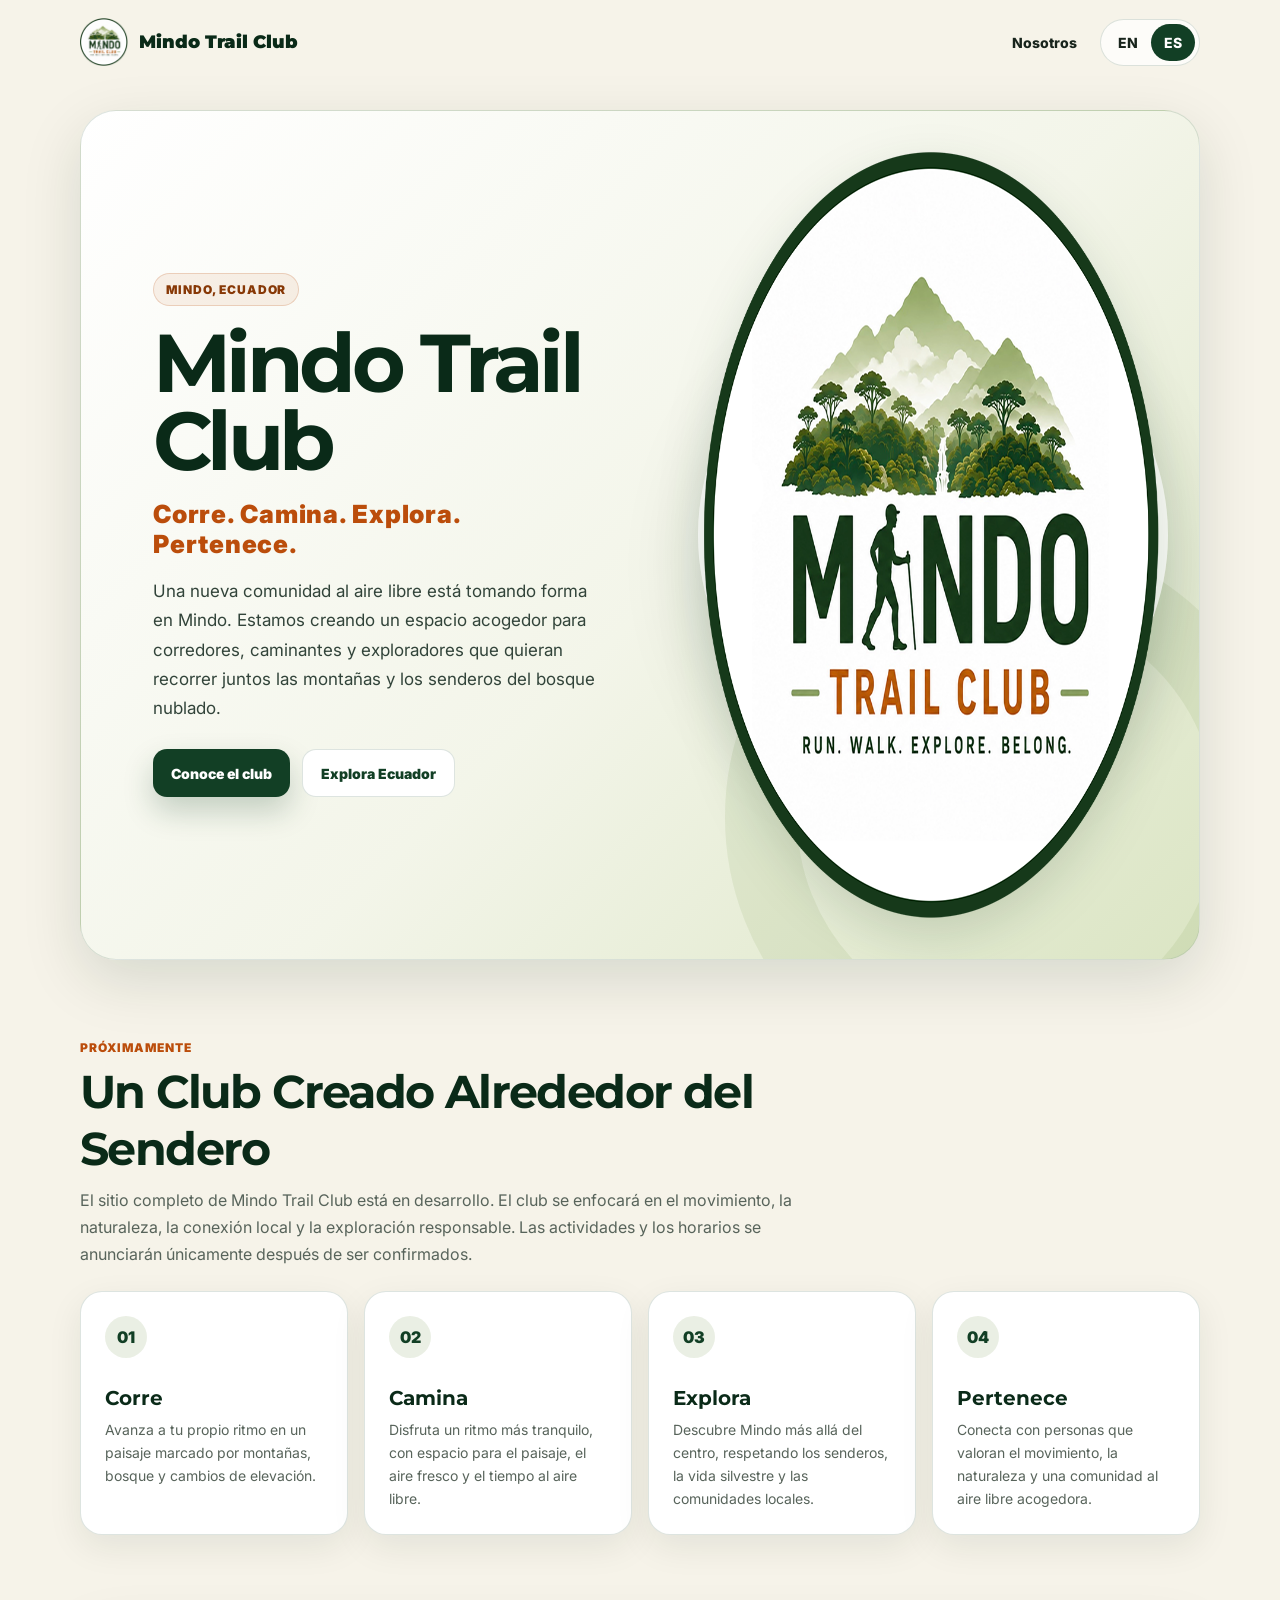
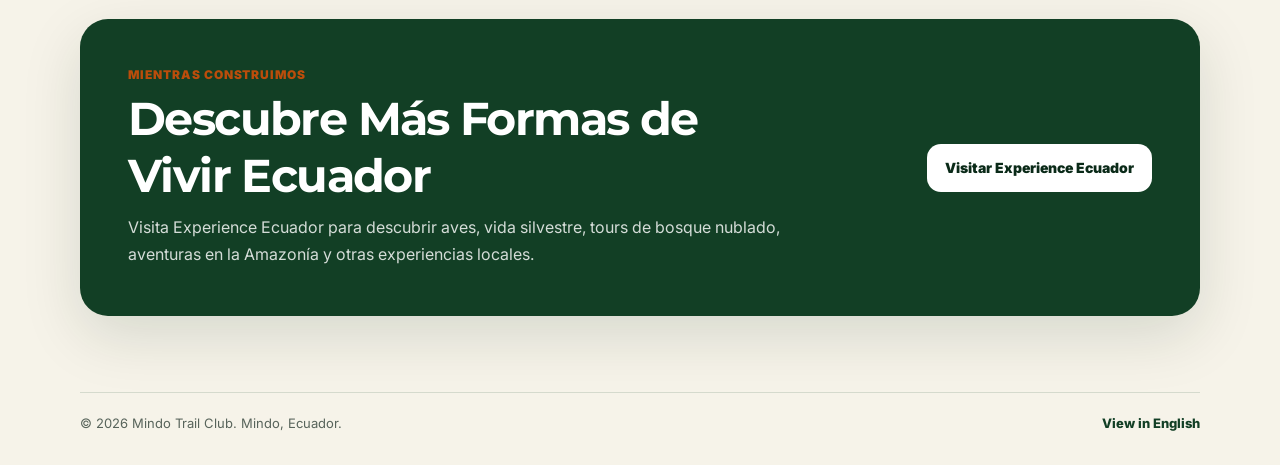
==== es/index.html @ 999850eb "Launch bilingual Mindo Trail Club landing page" ====
<!doctype html>
<html lang="es">
<head>
  <meta charset="utf-8" />
  <meta name="viewport" content="width=device-width,initial-scale=1" />
  <title>Mindo Trail Club | Corre, Camina y Explora Mindo</title>
  <meta name="description" content="Mindo Trail Club es una comunidad al aire libre en crecimiento para correr, caminar y explorar los senderos del bosque nublado de Mindo, Ecuador." />
  <meta name="robots" content="index,follow" />
  <link rel="canonical" href="https://mindotrailclub.com/es/" />
  <link rel="alternate" hreflang="en" href="https://mindotrailclub.com/" />
  <link rel="alternate" hreflang="es" href="https://mindotrailclub.com/es/" />
  <link rel="alternate" hreflang="x-default" href="https://mindotrailclub.com/" />
  <meta property="og:type" content="website" />
  <meta property="og:site_name" content="Mindo Trail Club" />
  <meta property="og:title" content="Mindo Trail Club | Corre, Camina y Explora Mindo" />
  <meta property="og:description" content="Una comunidad al aire libre en crecimiento para recorrer las montañas y senderos del bosque nublado de Mindo." />
  <meta property="og:url" content="https://mindotrailclub.com/es/" />
  <meta property="og:image" content="https://mindotrailclub.com/assets/images/mindo-trail-club-logo.png" />
  <meta name="twitter:card" content="summary_large_image" />
  <link rel="icon" href="/assets/images/mindo-trail-club-logo.png" type="image/png" />
  <link rel="manifest" href="/site.webmanifest" />
  <meta name="theme-color" content="#123f25" />
  <link rel="preconnect" href="https://fonts.googleapis.com" />
  <link rel="preconnect" href="https://fonts.gstatic.com" crossorigin />
  <link href="https://fonts.googleapis.com/css2?family=Inter:wght@400;600;700;800;900&amp;family=Montserrat:wght@700;800;900&amp;display=swap" rel="stylesheet" />
  <link rel="stylesheet" href="/assets/css/site.css" />
  <script type="application/ld+json">
  {"@context":"https://schema.org","@graph":[{"@type":"Organization","name":"Mindo Trail Club","url":"https://mindotrailclub.com/","logo":"https://mindotrailclub.com/assets/images/mindo-trail-club-logo.png"},{"@type":"WebSite","name":"Mindo Trail Club","url":"https://mindotrailclub.com/","inLanguage":["en","es"]},{"@type":"WebPage","name":"Mindo Trail Club | Corre, Camina y Explora Mindo","url":"https://mindotrailclub.com/es/","description":"Una comunidad al aire libre en crecimiento para correr, caminar y explorar los senderos del bosque nublado de Mindo, Ecuador.","inLanguage":"es"}]}
  </script>
</head>
<body>
  <a class="skipLink" href="#main">Saltar al contenido principal</a>
  <header class="siteHeader"><div class="wrap headerInner">
    <a class="brand" href="/es/" aria-label="Inicio de Mindo Trail Club"><img src="/assets/images/mindo-trail-club-logo.png" alt="" width="780" height="780" /><span>Mindo Trail Club</span></a>
    <nav class="nav" aria-label="Navegación principal">
      <a href="#about">Nosotros</a>
      <div class="languageSwitch" aria-label="Selector de idioma"><a href="/" lang="en">EN</a><a href="/es/" lang="es" aria-current="page">ES</a></div>
    </nav>
  </div></header>
  <main id="main">
    <section class="hero"><div class="wrap"><div class="heroShell">
      <div class="heroCopy">
        <div class="eyebrow">Mindo, Ecuador</div>
        <h1>Mindo Trail Club</h1>
        <p class="tagline">Corre. Camina. Explora. Pertenece.</p>
        <p class="heroLead">Una nueva comunidad al aire libre está tomando forma en Mindo. Estamos creando un espacio acogedor para corredores, caminantes y exploradores que quieran recorrer juntos las montañas y los senderos del bosque nublado.</p>
        <div class="heroActions">
          <a class="btn btnPrimary" href="#about" data-analytics-event="cta_click" data-analytics-label="Conoce el club" data-analytics-location="hero">Conoce el club</a>
          <a class="btn btnGhost" href="https://experienceecuador.com/es/explora/?ref=mindo_trail_club" data-analytics-event="outbound_partner_click" data-analytics-label="Explora Ecuador" data-analytics-location="hero">Explora Ecuador</a>
        </div>
      </div>
      <div class="heroMedia"><img src="/assets/images/mindo-trail-club-logo.png" alt="Mindo Trail Club — Corre, Camina, Explora, Pertenece" width="780" height="780" /></div>
    </div></div></section>
    <section class="section" id="about"><div class="wrap">
      <div class="sectionHead"><div class="sectionKicker">Próximamente</div><h2>Un Club Creado Alrededor del Sendero</h2><p class="sectionIntro">El sitio completo de Mindo Trail Club está en desarrollo. El club se enfocará en el movimiento, la naturaleza, la conexión local y la exploración responsable. Las actividades y los horarios se anunciarán únicamente después de ser confirmados.</p></div>
      <div class="valueGrid">
        <article class="valueCard"><span class="valueNumber">01</span><div><h3>Corre</h3><p>Avanza a tu propio ritmo en un paisaje marcado por montañas, bosque y cambios de elevación.</p></div></article>
        <article class="valueCard"><span class="valueNumber">02</span><div><h3>Camina</h3><p>Disfruta un ritmo más tranquilo, con espacio para el paisaje, el aire fresco y el tiempo al aire libre.</p></div></article>
        <article class="valueCard"><span class="valueNumber">03</span><div><h3>Explora</h3><p>Descubre Mindo más allá del centro, respetando los senderos, la vida silvestre y las comunidades locales.</p></div></article>
        <article class="valueCard"><span class="valueNumber">04</span><div><h3>Pertenece</h3><p>Conecta con personas que valoran el movimiento, la naturaleza y una comunidad al aire libre acogedora.</p></div></article>
      </div>
    </div></section>
    <section class="section"><div class="wrap"><div class="launchBand">
      <div><div class="sectionKicker">Mientras construimos</div><h2>Descubre Más Formas de Vivir Ecuador</h2><p>Visita Experience Ecuador para descubrir aves, vida silvestre, tours de bosque nublado, aventuras en la Amazonía y otras experiencias locales.</p></div>
      <a class="btn" href="https://experienceecuador.com/es/explora/?ref=mindo_trail_club" data-analytics-event="outbound_partner_click" data-analytics-label="Visitar Experience Ecuador" data-analytics-location="closing_cta">Visitar Experience Ecuador</a>
    </div></div></section>
  </main>
  <footer class="siteFooter"><div class="wrap footerInner"><span>© 2026 Mindo Trail Club. Mindo, Ecuador.</span><a href="/" lang="en">View in English</a></div></footer>
  <script src="/assets/js/site.js" defer></script>
</body>
</html>
---- assets/css/site.css ----
:root{
  --forest:#123f25;
  --forest-deep:#0a2a18;
  --leaf:#6e8f45;
  --moss:#a9bf78;
  --trail:#bb4d0b;
  --cream:#f6f3e9;
  --white:#ffffff;
  --ink:#18241c;
  --muted:#58645b;
  --line:rgba(18,63,37,.14);
  --shadow:0 20px 60px rgba(10,42,24,.13);
  --radius:28px;
  --max:1120px;
}

*{box-sizing:border-box}
html{scroll-behavior:smooth}
body{margin:0;background:var(--cream);color:var(--ink);font-family:Inter,system-ui,-apple-system,BlinkMacSystemFont,"Segoe UI",sans-serif}
a{color:inherit;text-decoration:none}
img{display:block;max-width:100%}
.wrap{width:min(calc(100% - 36px),var(--max));margin-inline:auto}
.skipLink{position:absolute;left:12px;top:-60px;z-index:100;padding:10px 14px;background:var(--white);border-radius:10px}.skipLink:focus{top:12px}

.siteHeader{position:relative;z-index:10;padding:18px 0}
.headerInner{display:flex;align-items:center;justify-content:space-between;gap:18px}
.brand{display:flex;align-items:center;gap:11px;color:var(--forest-deep);font-weight:900}
.brand img{width:48px;height:48px;object-fit:contain}
.brand span{font-family:Montserrat,Inter,sans-serif;font-size:18px}
.nav{display:flex;align-items:center;gap:10px}
.nav a{padding:10px 13px;border-radius:999px;font-size:14px;font-weight:800}
.nav a:hover,.nav a:focus-visible{background:var(--white);outline:2px solid var(--moss);outline-offset:2px}
.languageSwitch{display:flex;padding:4px;background:rgba(255,255,255,.72);border:1px solid var(--line);border-radius:999px}
.languageSwitch a[aria-current="page"]{background:var(--forest);color:var(--white)}

.hero{padding:26px 0 38px}
.heroShell{position:relative;overflow:hidden;display:grid;grid-template-columns:1.05fr .95fr;min-height:610px;background:linear-gradient(135deg,#fff 0%,#f3f5e9 54%,#dbe5c4 100%);border:1px solid var(--line);border-radius:36px;box-shadow:var(--shadow)}
.heroShell::before{content:"";position:absolute;inset:auto -90px -140px auto;width:420px;aspect-ratio:1;border:72px solid rgba(110,143,69,.11);border-radius:50%}
.heroCopy{position:relative;z-index:1;display:flex;flex-direction:column;justify-content:center;padding:clamp(34px,6vw,72px)}
.eyebrow{display:inline-flex;width:max-content;margin-bottom:18px;padding:8px 12px;border:1px solid rgba(187,77,11,.2);border-radius:999px;background:rgba(187,77,11,.08);color:#873806;font-size:12px;font-weight:900;letter-spacing:.08em;text-transform:uppercase}
h1,h2,h3{font-family:Montserrat,Inter,sans-serif}
h1{max-width:10ch;margin:0 0 18px;color:var(--forest-deep);font-size:clamp(50px,7vw,82px);line-height:.96;letter-spacing:-.055em}
.tagline{margin:0 0 18px;color:var(--trail);font-size:clamp(18px,2.4vw,25px);font-weight:900;letter-spacing:.03em}
.heroLead{max-width:610px;margin:0;color:#32443a;font-size:17px;line-height:1.72}
.heroActions{display:flex;flex-wrap:wrap;gap:12px;margin-top:26px}
.btn{display:inline-flex;align-items:center;justify-content:center;min-height:48px;padding:12px 18px;border-radius:14px;font-size:14px;font-weight:900;transition:transform .16s ease,box-shadow .16s ease}
.btn:hover,.btn:focus-visible{transform:translateY(-2px);outline:3px solid rgba(169,191,120,.5);outline-offset:2px}
.btnPrimary{background:var(--forest);color:var(--white);box-shadow:0 14px 30px rgba(18,63,37,.22)}
.btnGhost{background:var(--white);color:var(--forest);border:1px solid var(--line)}
.heroMedia{position:relative;z-index:1;display:grid;place-items:center;padding:34px}
.heroMedia::before{content:"";position:absolute;width:min(92%,470px);aspect-ratio:1;border-radius:50%;background:rgba(255,255,255,.78);box-shadow:0 30px 80px rgba(10,42,24,.14)}
.heroMedia img{position:relative;width:min(100%,500px);filter:drop-shadow(0 18px 24px rgba(10,42,24,.14))}

.section{padding:42px 0}
.sectionHead{max-width:760px;margin-bottom:22px}
.sectionKicker{margin-bottom:8px;color:var(--trail);font-size:12px;font-weight:900;letter-spacing:.08em;text-transform:uppercase}
.section h2{margin:0 0 10px;color:var(--forest-deep);font-size:clamp(30px,4vw,46px);letter-spacing:-.035em}
.sectionIntro{margin:0;color:var(--muted);font-size:16px;line-height:1.7}
.valueGrid{display:grid;grid-template-columns:repeat(4,1fr);gap:16px}
.valueCard{padding:24px;background:var(--white);border:1px solid var(--line);border-radius:22px;box-shadow:0 12px 35px rgba(10,42,24,.08)}
.valueNumber{display:grid;width:42px;height:42px;margin-bottom:28px;place-items:center;border-radius:50%;background:rgba(110,143,69,.14);color:var(--forest);font-weight:900}
.valueCard h3{margin:0 0 8px;color:var(--forest-deep);font-size:20px}
.valueCard p{margin:0;color:var(--muted);font-size:14px;line-height:1.65}
.launchBand{display:flex;align-items:center;justify-content:space-between;gap:24px;padding:clamp(28px,5vw,48px);background:var(--forest);color:var(--white);border-radius:var(--radius);box-shadow:var(--shadow)}
.launchBand h2{color:var(--white);max-width:19ch}
.launchBand p{max-width:670px;margin:0;color:rgba(255,255,255,.82);line-height:1.7}
.launchBand .btn{flex:0 0 auto;background:var(--white);color:var(--forest-deep)}
.siteFooter{padding:34px 0;color:var(--muted);font-size:13px}
.footerInner{display:flex;align-items:center;justify-content:space-between;gap:20px;padding-top:22px;border-top:1px solid var(--line)}
.footerInner a{color:var(--forest);font-weight:800}

@media (max-width:850px){
  .heroShell{grid-template-columns:1fr;min-height:auto}
  .heroCopy{text-align:center;align-items:center;padding-bottom:26px}
  .heroLead{max-width:640px}
  .heroMedia{padding-top:0}
  .heroMedia img{width:min(78vw,430px)}
  .valueGrid{grid-template-columns:repeat(2,1fr)}
  .launchBand{align-items:flex-start;flex-direction:column}
}

@media (max-width:560px){
  .siteHeader{padding:12px 0}
  .brand span{display:none}
  .brand img{width:42px;height:42px}
  .nav{gap:5px}
  .nav>a:not(.languageSwitch a){display:none}
  .hero{padding-top:12px}
  .heroShell{border-radius:26px}
  .heroCopy{padding:34px 22px 24px}
  h1{font-size:clamp(45px,15vw,64px)}
  .heroLead{font-size:15.5px}
  .heroActions{width:100%;flex-direction:column}
  .btn{width:100%}
  .heroMedia{padding:0 20px 30px}
  .valueGrid{grid-template-columns:1fr}
  .valueCard{display:grid;grid-template-columns:48px 1fr;column-gap:14px}
  .valueNumber{grid-row:1/3;margin:0}
  .footerInner{align-items:flex-start;flex-direction:column}
}

@media (prefers-reduced-motion:reduce){html{scroll-behavior:auto}.btn{transition:none}}
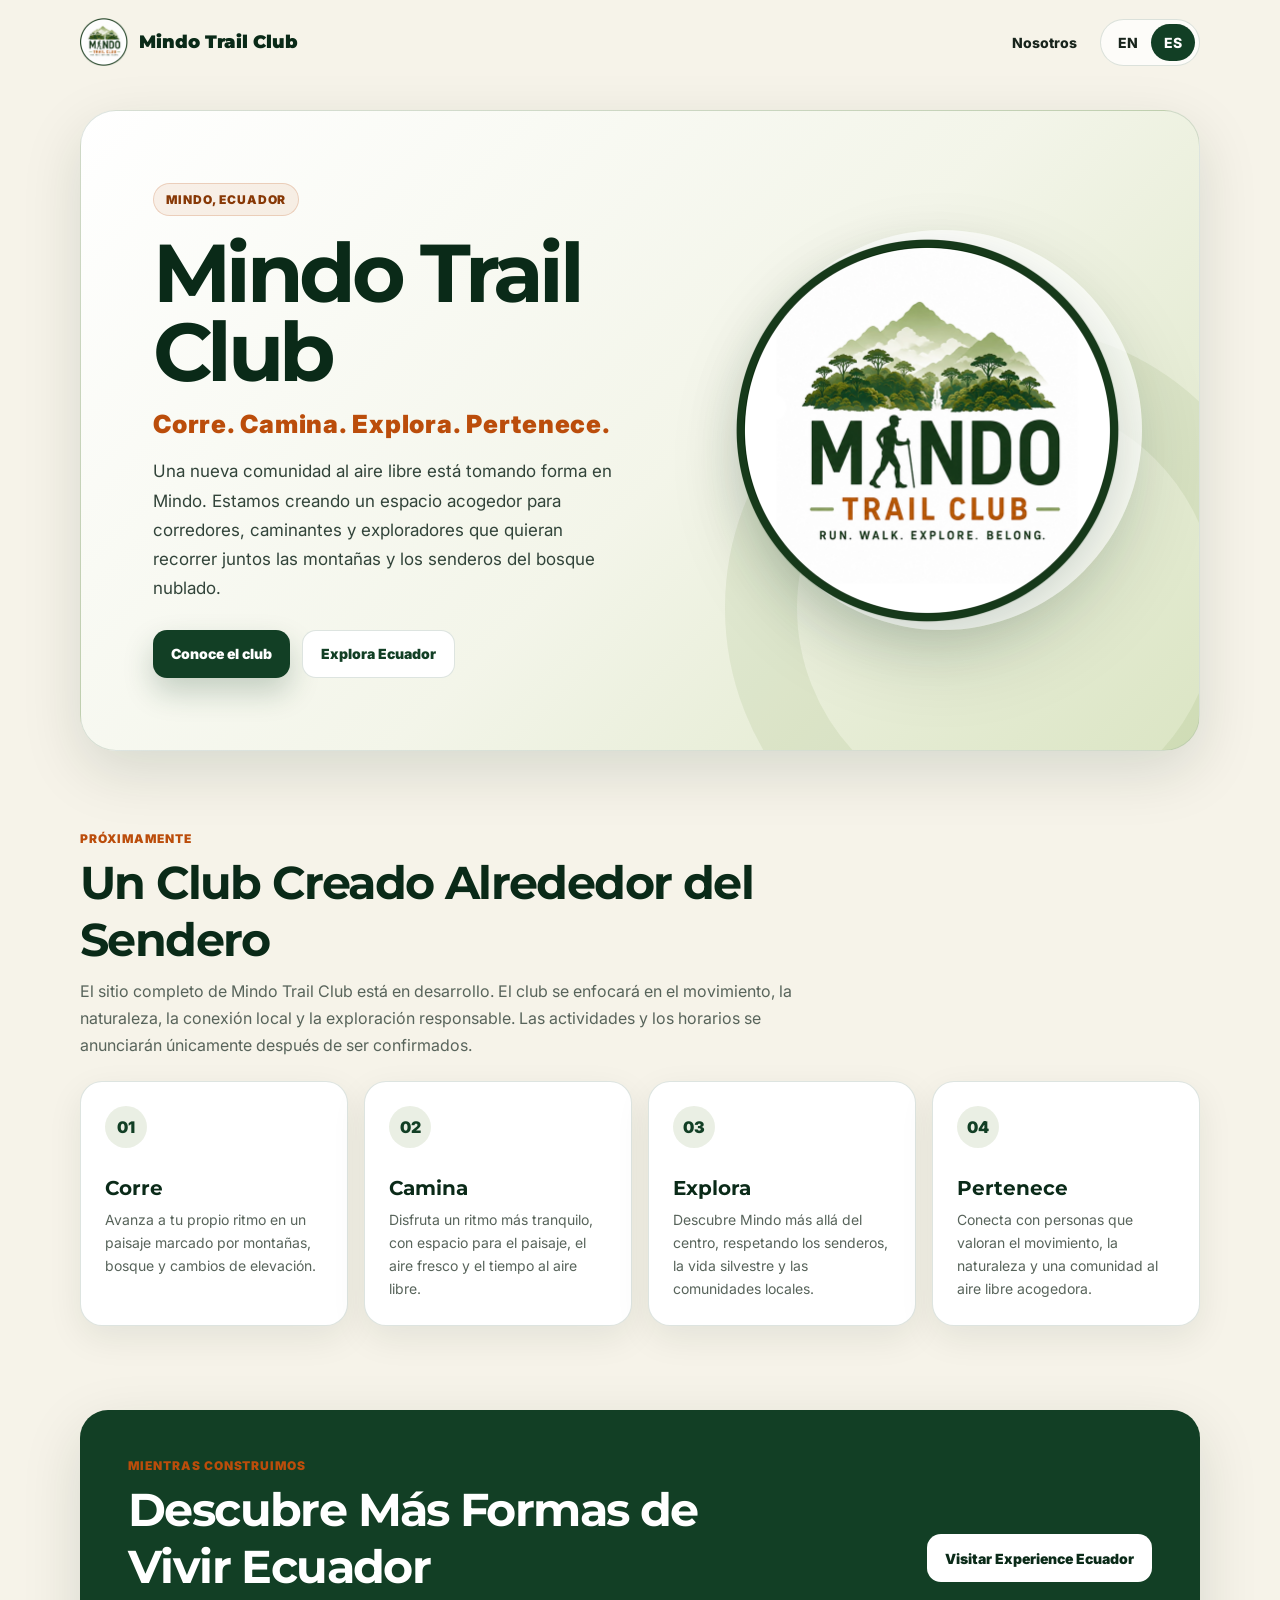
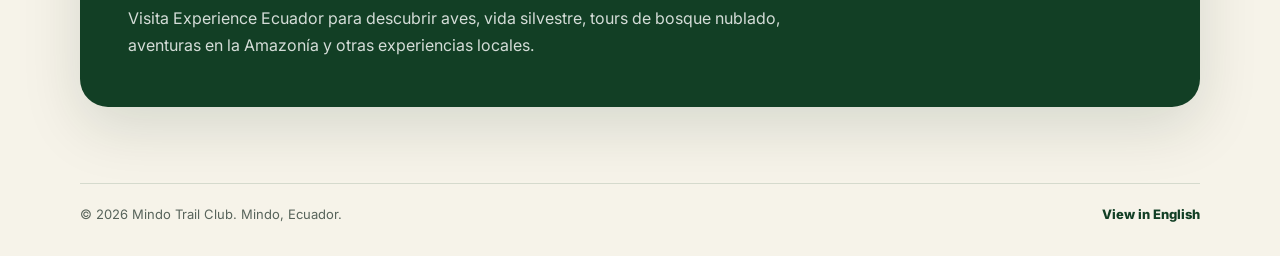
==== commit 21abc154: "Bust cached stylesheet after logo fix" ====
--- a/es/index.html
+++ b/es/index.html
@@ -23,7 +23,7 @@
   <link rel="preconnect" href="https://fonts.googleapis.com" />
   <link rel="preconnect" href="https://fonts.gstatic.com" crossorigin />
   <link href="https://fonts.googleapis.com/css2?family=Inter:wght@400;600;700;800;900&amp;family=Montserrat:wght@700;800;900&amp;display=swap" rel="stylesheet" />
-  <link rel="stylesheet" href="/assets/css/site.css" />
+  <link rel="stylesheet" href="/assets/css/site.css?v=20260922-2" />
   <script type="application/ld+json">
   {"@context":"https://schema.org","@graph":[{"@type":"Organization","name":"Mindo Trail Club","url":"https://mindotrailclub.com/","logo":"https://mindotrailclub.com/assets/images/mindo-trail-club-logo.png"},{"@type":"WebSite","name":"Mindo Trail Club","url":"https://mindotrailclub.com/","inLanguage":["en","es"]},{"@type":"WebPage","name":"Mindo Trail Club | Corre, Camina y Explora Mindo","url":"https://mindotrailclub.com/es/","description":"Una comunidad al aire libre en crecimiento para correr, caminar y explorar los senderos del bosque nublado de Mindo, Ecuador.","inLanguage":"es"}]}
   </script>
--- a/assets/css/site.css
+++ b/assets/css/site.css
@@ -34,7 +34,7 @@
 .languageSwitch a[aria-current="page"]{background:var(--forest);color:var(--white)}
 
 .hero{padding:26px 0 38px}
-.heroShell{position:relative;overflow:hidden;display:grid;grid-template-columns:1.05fr .95fr;min-height:610px;background:linear-gradient(135deg,#fff 0%,#f3f5e9 54%,#dbe5c4 100%);border:1px solid var(--line);border-radius:36px;box-shadow:var(--shadow)}
+.heroShell{position:relative;overflow:hidden;display:grid;grid-template-columns:1.08fr .92fr;min-height:570px;background:linear-gradient(135deg,#fff 0%,#f3f5e9 54%,#dbe5c4 100%);border:1px solid var(--line);border-radius:36px;box-shadow:var(--shadow)}
 .heroShell::before{content:"";position:absolute;inset:auto -90px -140px auto;width:420px;aspect-ratio:1;border:72px solid rgba(110,143,69,.11);border-radius:50%}
 .heroCopy{position:relative;z-index:1;display:flex;flex-direction:column;justify-content:center;padding:clamp(34px,6vw,72px)}
 .eyebrow{display:inline-flex;width:max-content;margin-bottom:18px;padding:8px 12px;border:1px solid rgba(187,77,11,.2);border-radius:999px;background:rgba(187,77,11,.08);color:#873806;font-size:12px;font-weight:900;letter-spacing:.08em;text-transform:uppercase}
@@ -47,9 +47,9 @@
 .btn:hover,.btn:focus-visible{transform:translateY(-2px);outline:3px solid rgba(169,191,120,.5);outline-offset:2px}
 .btnPrimary{background:var(--forest);color:var(--white);box-shadow:0 14px 30px rgba(18,63,37,.22)}
 .btnGhost{background:var(--white);color:var(--forest);border:1px solid var(--line)}
-.heroMedia{position:relative;z-index:1;display:grid;place-items:center;padding:34px}
-.heroMedia::before{content:"";position:absolute;width:min(92%,470px);aspect-ratio:1;border-radius:50%;background:rgba(255,255,255,.78);box-shadow:0 30px 80px rgba(10,42,24,.14)}
-.heroMedia img{position:relative;width:min(100%,500px);filter:drop-shadow(0 18px 24px rgba(10,42,24,.14))}
+.heroMedia{position:relative;z-index:1;display:grid;place-items:center;padding:52px 48px 52px 24px}
+.heroMedia::before{content:"";position:absolute;width:min(82%,400px);aspect-ratio:1;border-radius:50%;background:rgba(255,255,255,.7);box-shadow:0 30px 80px rgba(10,42,24,.12)}
+.heroMedia img{position:relative;width:min(88%,410px);height:auto;aspect-ratio:1;object-fit:contain;filter:drop-shadow(0 18px 24px rgba(10,42,24,.16))}
 
 .section{padding:42px 0}
 .sectionHead{max-width:760px;margin-bottom:22px}
@@ -73,8 +73,9 @@
   .heroShell{grid-template-columns:1fr;min-height:auto}
   .heroCopy{text-align:center;align-items:center;padding-bottom:26px}
   .heroLead{max-width:640px}
-  .heroMedia{padding-top:0}
-  .heroMedia img{width:min(78vw,430px)}
+  .heroMedia{padding:4px 34px 40px}
+  .heroMedia::before{width:min(72vw,370px)}
+  .heroMedia img{width:min(72vw,370px)}
   .valueGrid{grid-template-columns:repeat(2,1fr)}
   .launchBand{align-items:flex-start;flex-direction:column}
 }
@@ -93,6 +94,8 @@
   .heroActions{width:100%;flex-direction:column}
   .btn{width:100%}
   .heroMedia{padding:0 20px 30px}
+  .heroMedia::before{width:min(76vw,310px)}
+  .heroMedia img{width:min(76vw,310px)}
   .valueGrid{grid-template-columns:1fr}
   .valueCard{display:grid;grid-template-columns:48px 1fr;column-gap:14px}
   .valueNumber{grid-row:1/3;margin:0}
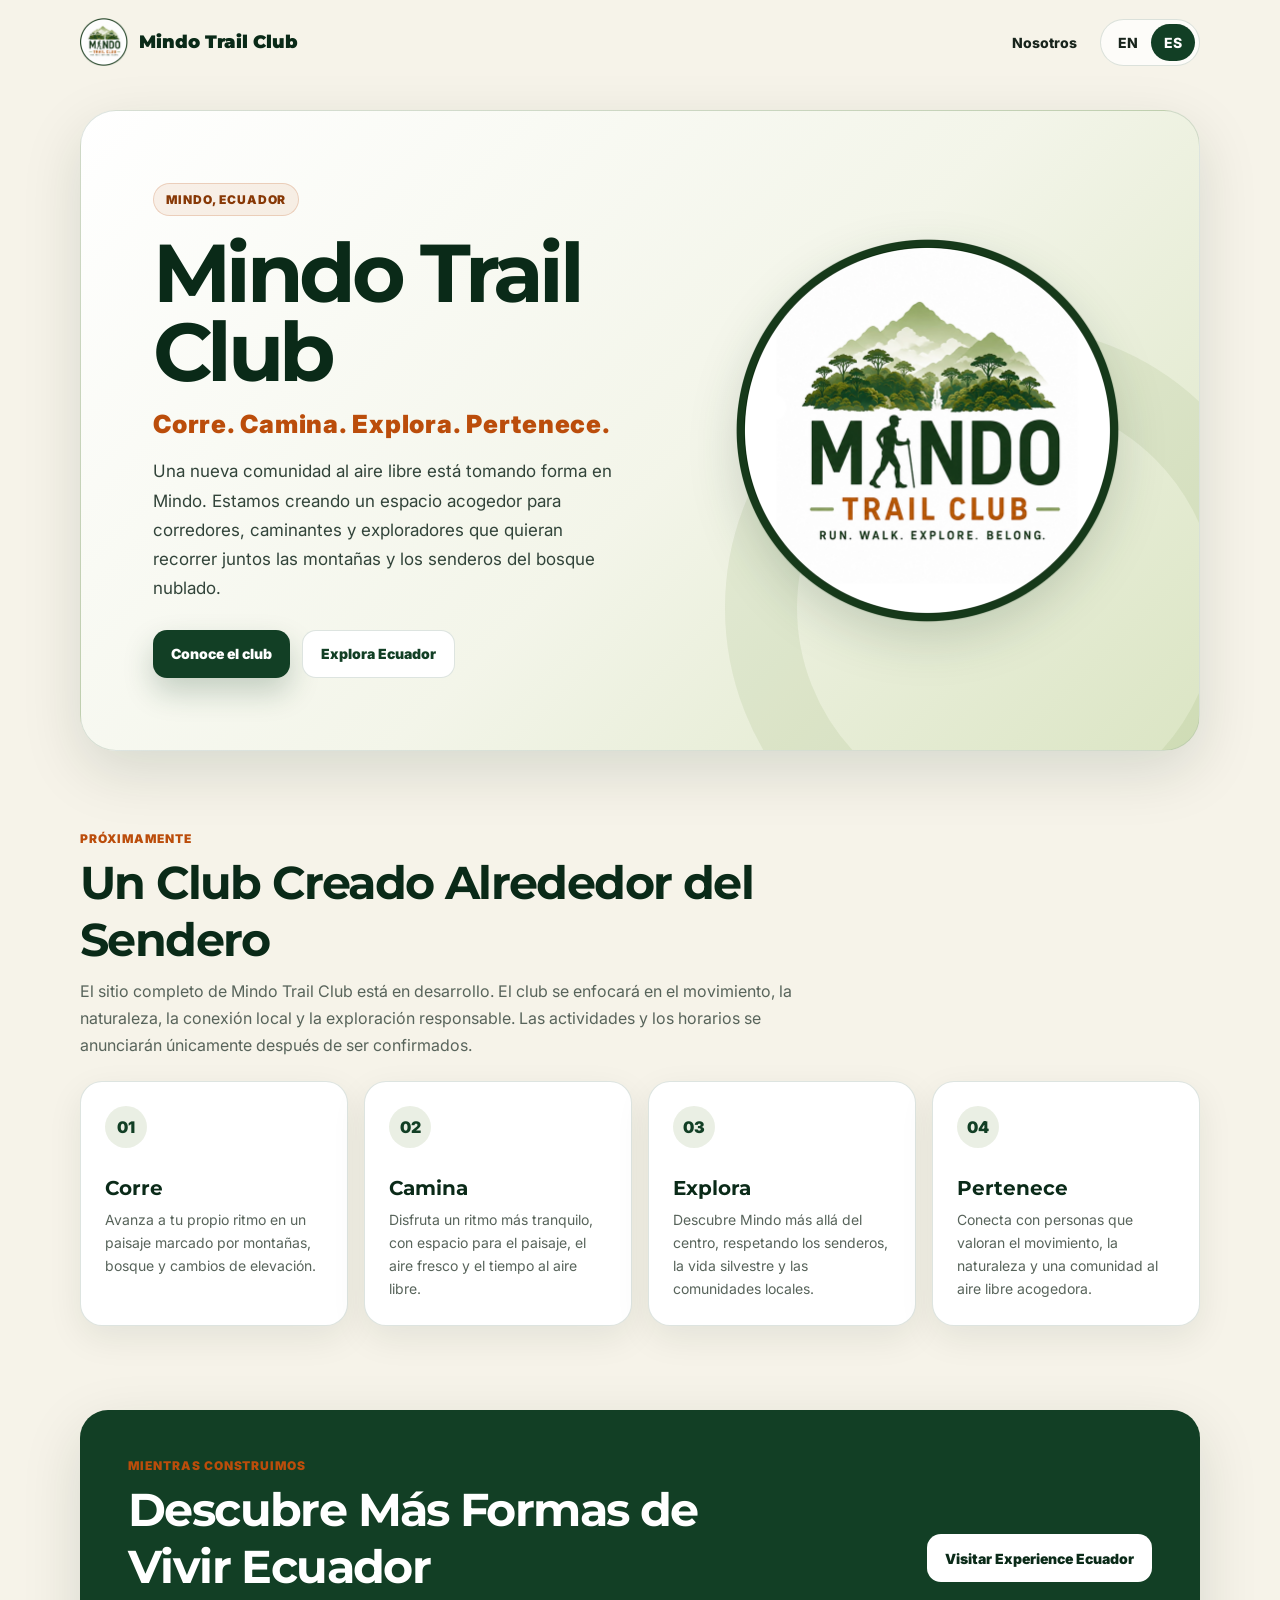
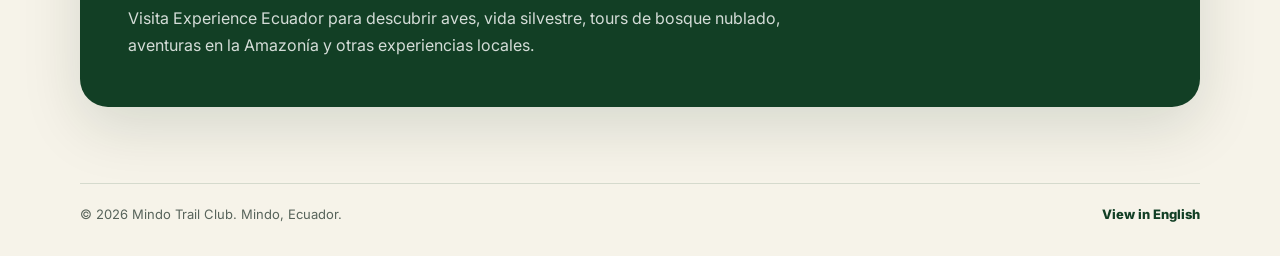
==== commit 2b3dd011: "Remove offset logo backdrop" ====
--- a/es/index.html
+++ b/es/index.html
@@ -23,7 +23,7 @@
   <link rel="preconnect" href="https://fonts.googleapis.com" />
   <link rel="preconnect" href="https://fonts.gstatic.com" crossorigin />
   <link href="https://fonts.googleapis.com/css2?family=Inter:wght@400;600;700;800;900&amp;family=Montserrat:wght@700;800;900&amp;display=swap" rel="stylesheet" />
-  <link rel="stylesheet" href="/assets/css/site.css?v=20260922-2" />
+  <link rel="stylesheet" href="/assets/css/site.css?v=20260922-3" />
   <script type="application/ld+json">
   {"@context":"https://schema.org","@graph":[{"@type":"Organization","name":"Mindo Trail Club","url":"https://mindotrailclub.com/","logo":"https://mindotrailclub.com/assets/images/mindo-trail-club-logo.png"},{"@type":"WebSite","name":"Mindo Trail Club","url":"https://mindotrailclub.com/","inLanguage":["en","es"]},{"@type":"WebPage","name":"Mindo Trail Club | Corre, Camina y Explora Mindo","url":"https://mindotrailclub.com/es/","description":"Una comunidad al aire libre en crecimiento para correr, caminar y explorar los senderos del bosque nublado de Mindo, Ecuador.","inLanguage":"es"}]}
   </script>
--- a/assets/css/site.css
+++ b/assets/css/site.css
@@ -48,7 +48,6 @@
 .btnPrimary{background:var(--forest);color:var(--white);box-shadow:0 14px 30px rgba(18,63,37,.22)}
 .btnGhost{background:var(--white);color:var(--forest);border:1px solid var(--line)}
 .heroMedia{position:relative;z-index:1;display:grid;place-items:center;padding:52px 48px 52px 24px}
-.heroMedia::before{content:"";position:absolute;width:min(82%,400px);aspect-ratio:1;border-radius:50%;background:rgba(255,255,255,.7);box-shadow:0 30px 80px rgba(10,42,24,.12)}
 .heroMedia img{position:relative;width:min(88%,410px);height:auto;aspect-ratio:1;object-fit:contain;filter:drop-shadow(0 18px 24px rgba(10,42,24,.16))}
 
 .section{padding:42px 0}
@@ -74,7 +73,6 @@
   .heroCopy{text-align:center;align-items:center;padding-bottom:26px}
   .heroLead{max-width:640px}
   .heroMedia{padding:4px 34px 40px}
-  .heroMedia::before{width:min(72vw,370px)}
   .heroMedia img{width:min(72vw,370px)}
   .valueGrid{grid-template-columns:repeat(2,1fr)}
   .launchBand{align-items:flex-start;flex-direction:column}
@@ -94,7 +92,6 @@
   .heroActions{width:100%;flex-direction:column}
   .btn{width:100%}
   .heroMedia{padding:0 20px 30px}
-  .heroMedia::before{width:min(76vw,310px)}
   .heroMedia img{width:min(76vw,310px)}
   .valueGrid{grid-template-columns:1fr}
   .valueCard{display:grid;grid-template-columns:48px 1fr;column-gap:14px}
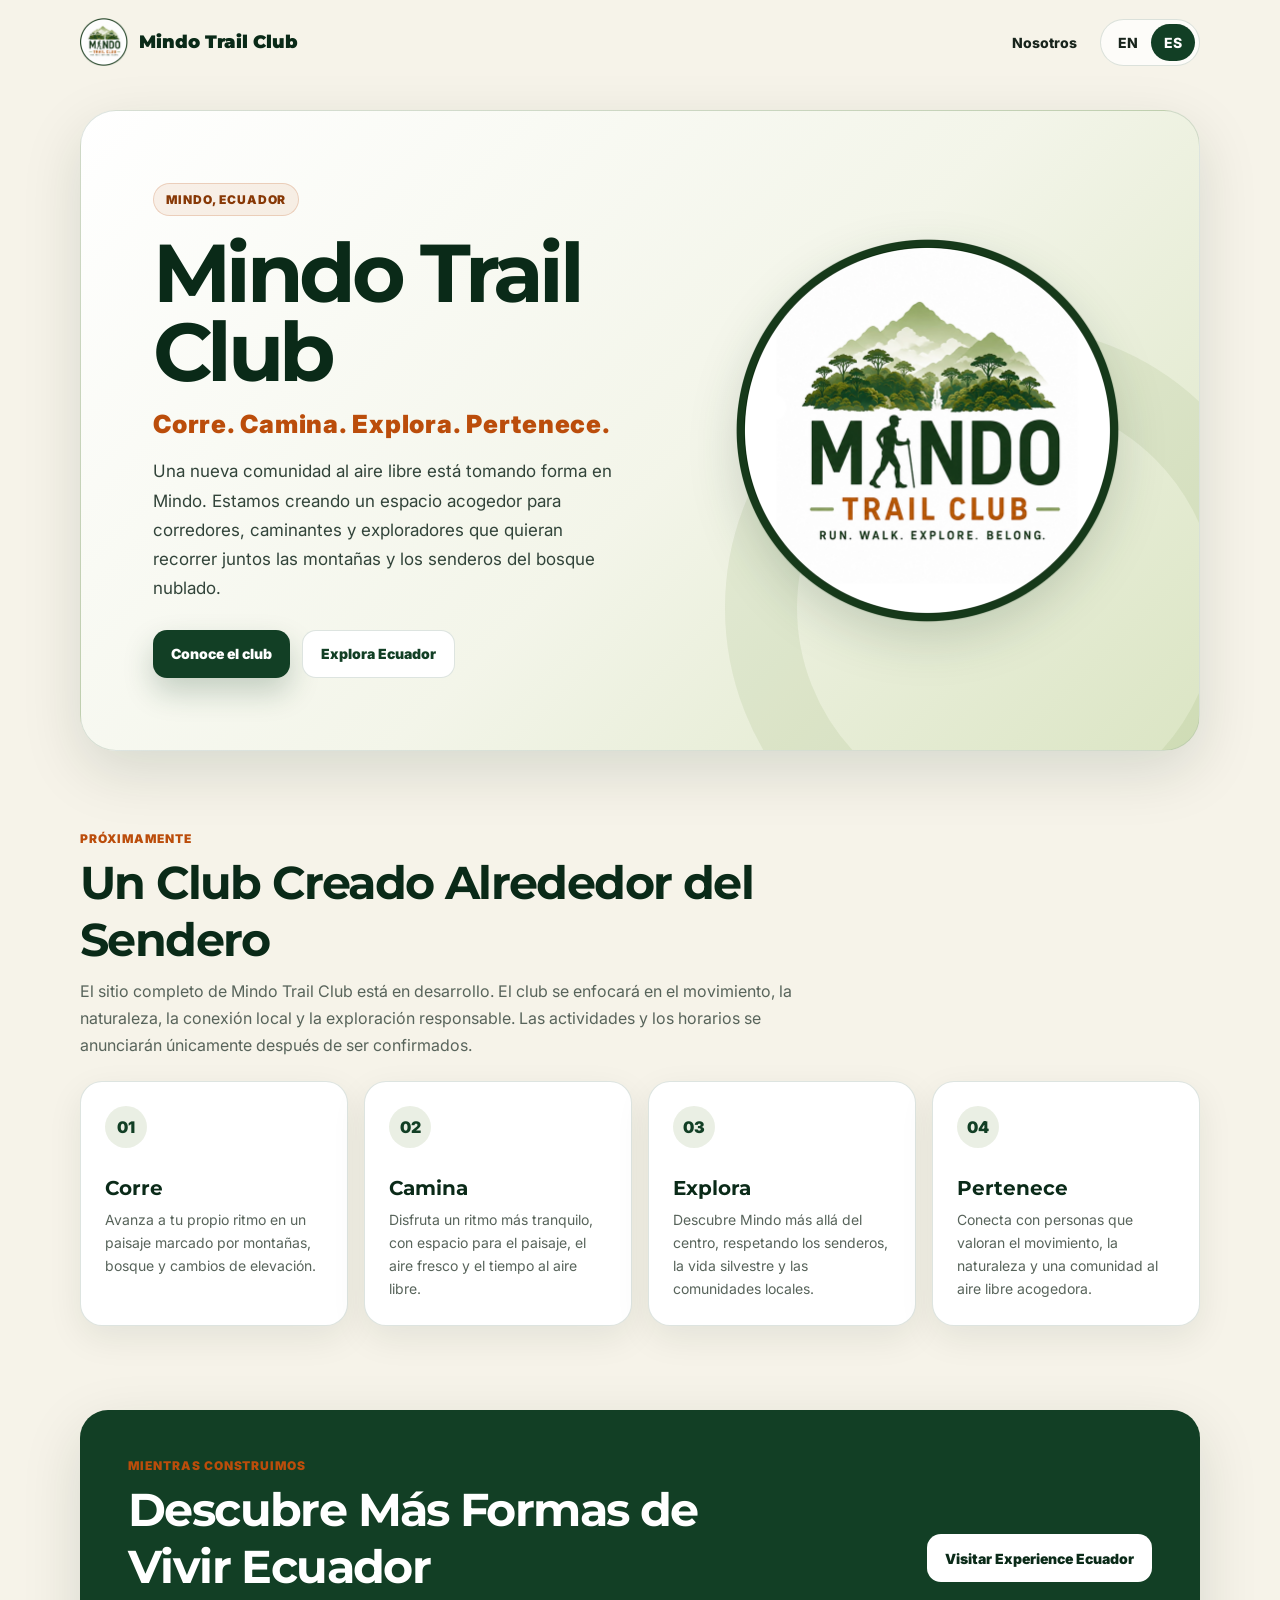
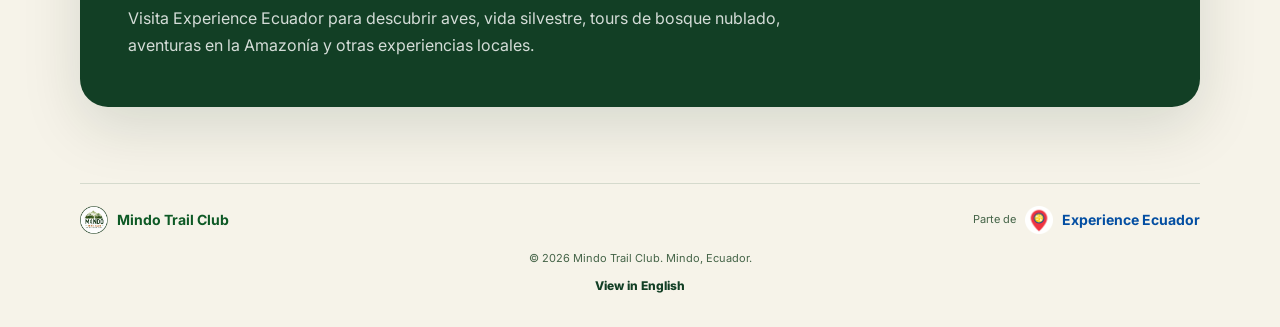
==== commit 0234010f: "Add bilingual Experience Ecuador footer endorsement" ====
--- a/es/index.html
+++ b/es/index.html
@@ -27,6 +27,7 @@
   <script type="application/ld+json">
   {"@context":"https://schema.org","@graph":[{"@type":"Organization","name":"Mindo Trail Club","url":"https://mindotrailclub.com/","logo":"https://mindotrailclub.com/assets/images/mindo-trail-club-logo.png"},{"@type":"WebSite","name":"Mindo Trail Club","url":"https://mindotrailclub.com/","inLanguage":["en","es"]},{"@type":"WebPage","name":"Mindo Trail Club | Corre, Camina y Explora Mindo","url":"https://mindotrailclub.com/es/","description":"Una comunidad al aire libre en crecimiento para correr, caminar y explorar los senderos del bosque nublado de Mindo, Ecuador.","inLanguage":"es"}]}
   </script>
+  <link rel="stylesheet" href="/assets/css/footer-family-20261104.css">
 </head>
 <body>
   <a class="skipLink" href="#main">Saltar al contenido principal</a>
@@ -65,7 +66,7 @@
       <a class="btn" href="https://experienceecuador.com/es/explora/?ref=mindo_trail_club" data-analytics-event="outbound_partner_click" data-analytics-label="Visitar Experience Ecuador" data-analytics-location="closing_cta">Visitar Experience Ecuador</a>
     </div></div></section>
   </main>
-  <footer class="siteFooter"><div class="wrap footerInner"><span>© 2026 Mindo Trail Club. Mindo, Ecuador.</span><a href="/" lang="en">View in English</a></div></footer>
+  <footer class="siteFooter"><div class="wrap footerInner eeTrailFooter"><div class="eeFamilyRow"><a class="eeLocalBrand" href="/es/"><img src="/assets/images/mindo-trail-club-logo.png" width="28" height="28" alt=""><span>Mindo Trail Club</span></a><a class="eeParent" href="https://experienceecuador.com/" target="_blank" rel="noopener noreferrer" data-analytics-location="footer_experience_ecuador"><span class="eePart">Parte de</span><img src="/assets/images/experience-ecuador-pin.png" width="28" height="28" alt=""><span class="eeParentName">Experience Ecuador</span></a></div><p class="eeFamilyLegal">© 2026 Mindo Trail Club. Mindo, Ecuador.</p><a class="eeLanguage" href="/" lang="en">View in English</a></div></footer>
   <script src="/assets/js/site.js" defer></script>
 </body>
 </html>
--- a/assets/css/footer-family-20261104.css
+++ b/assets/css/footer-family-20261104.css
@@ -0,0 +1,13 @@
+.eeFamilyRow{display:flex;align-items:center;justify-content:space-between;gap:24px;width:100%;box-sizing:border-box}
+.eeFamilyRow .eeLocalBrand,.eeFamilyRow .eeParent{display:flex;align-items:center;gap:9px;text-decoration:none;font-family:Inter,Arial,sans-serif;font-size:14px;font-weight:700;line-height:1.4;color:#0d5925}
+.eeFamilyRow img{display:block;width:28px;height:28px;object-fit:contain;flex-shrink:0}
+.eeFamilyRow .eePart{font-size:11px;font-weight:400;color:#456448;white-space:nowrap}
+.eeFamilyRow .eeParentName{font-size:14px;font-weight:700;color:#034EA2;white-space:nowrap}
+.eeFamilyRow a:hover{text-decoration:underline;text-underline-offset:4px}
+.eeFamilyRow a:focus-visible{outline:3px solid #034EA2;outline-offset:4px}
+.eeFamilyLegal{text-align:center;font-size:11px;line-height:1.5;margin:16px 0 0;color:#456448}
+.tcfr-footerMeta .eeFamilyRow{margin-bottom:16px}
+.tcfr-footerMeta .tcfr-footerLegal{font-size:11px}
+.siteFooter .footerInner.eeTrailFooter{display:block}
+.eeTrailFooter .eeLanguage{display:block;text-align:center;margin-top:12px;font-size:12px}
+@media(max-width:600px){.eeFamilyRow{flex-direction:column;gap:16px;justify-content:center}.eeFamilyRow .eeLocalBrand{max-width:100%}.eeFamilyRow .eeLocalBrand span{overflow-wrap:anywhere}.eeFamilyRow .eeParent{gap:8px}}
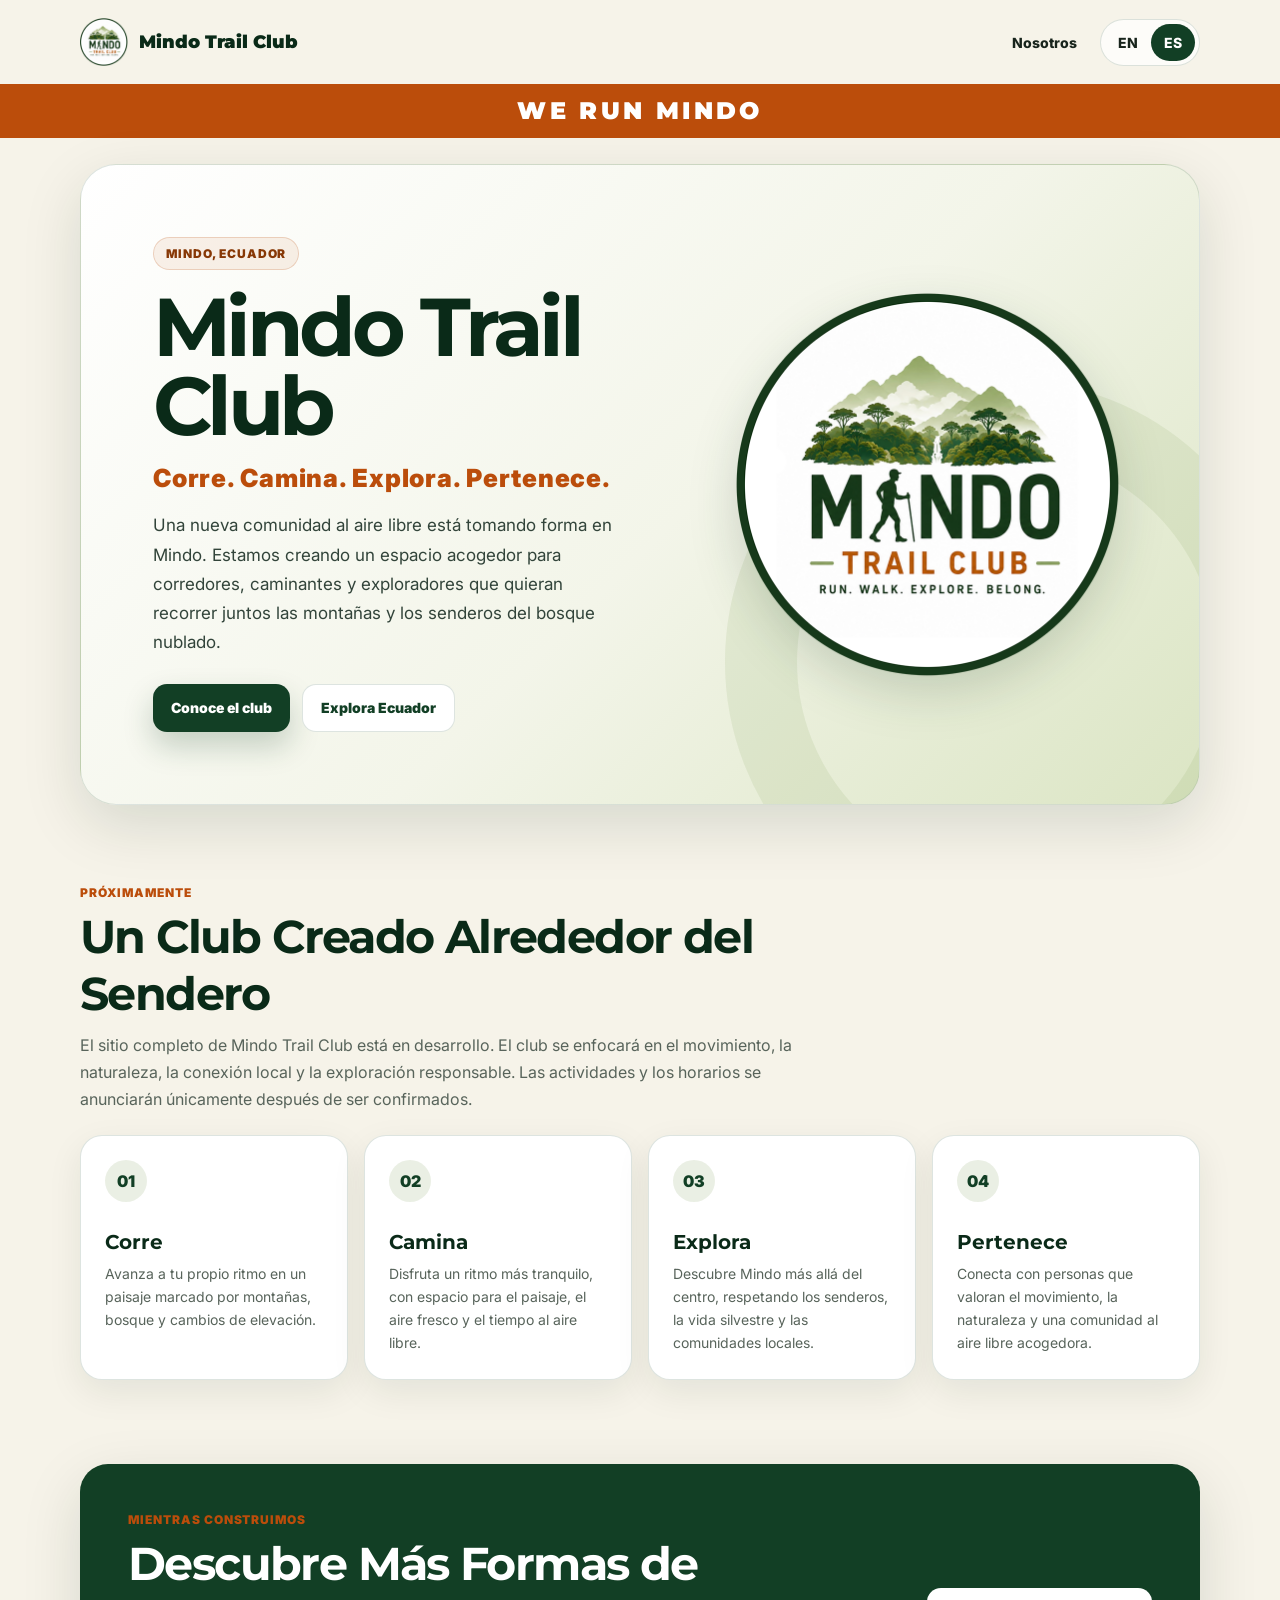
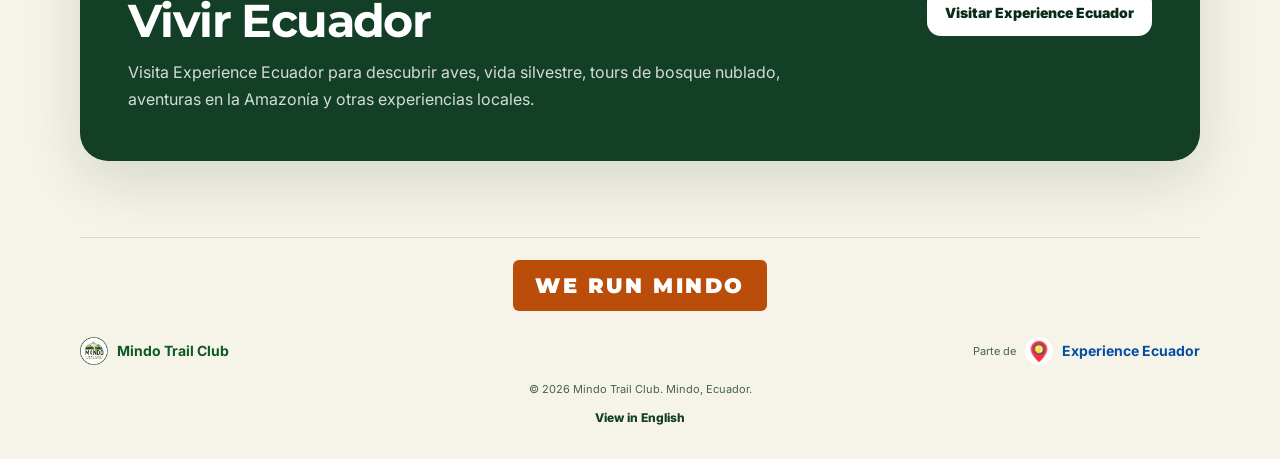
==== commit d4443977: "Add WE RUN MINDO slogan to header band and footer" ====
--- a/es/index.html
+++ b/es/index.html
@@ -23,7 +23,7 @@
   <link rel="preconnect" href="https://fonts.googleapis.com" />
   <link rel="preconnect" href="https://fonts.gstatic.com" crossorigin />
   <link href="https://fonts.googleapis.com/css2?family=Inter:wght@400;600;700;800;900&amp;family=Montserrat:wght@700;800;900&amp;display=swap" rel="stylesheet" />
-  <link rel="stylesheet" href="/assets/css/site.css?v=20260922-3" />
+  <link rel="stylesheet" href="/assets/css/site.css?v=20261106-1" />
   <script type="application/ld+json">
   {"@context":"https://schema.org","@graph":[{"@type":"Organization","name":"Mindo Trail Club","url":"https://mindotrailclub.com/","logo":"https://mindotrailclub.com/assets/images/mindo-trail-club-logo.png"},{"@type":"WebSite","name":"Mindo Trail Club","url":"https://mindotrailclub.com/","inLanguage":["en","es"]},{"@type":"WebPage","name":"Mindo Trail Club | Corre, Camina y Explora Mindo","url":"https://mindotrailclub.com/es/","description":"Una comunidad al aire libre en crecimiento para correr, caminar y explorar los senderos del bosque nublado de Mindo, Ecuador.","inLanguage":"es"}]}
   </script>
@@ -38,6 +38,7 @@
       <div class="languageSwitch" aria-label="Selector de idioma"><a href="/" lang="en">EN</a><a href="/es/" lang="es" aria-current="page">ES</a></div>
     </nav>
   </div></header>
+  <div class="clubSloganBand"><p class="wrap" lang="en">WE RUN MINDO</p></div>
   <main id="main">
     <section class="hero"><div class="wrap"><div class="heroShell">
       <div class="heroCopy">
@@ -66,7 +67,7 @@
       <a class="btn" href="https://experienceecuador.com/es/explora/?ref=mindo_trail_club" data-analytics-event="outbound_partner_click" data-analytics-label="Visitar Experience Ecuador" data-analytics-location="closing_cta">Visitar Experience Ecuador</a>
     </div></div></section>
   </main>
-  <footer class="siteFooter"><div class="wrap footerInner eeTrailFooter"><div class="eeFamilyRow"><a class="eeLocalBrand" href="/es/"><img src="/assets/images/mindo-trail-club-logo.png" width="28" height="28" alt=""><span>Mindo Trail Club</span></a><a class="eeParent" href="https://experienceecuador.com/" target="_blank" rel="noopener noreferrer" data-analytics-location="footer_experience_ecuador"><span class="eePart">Parte de</span><img src="/assets/images/experience-ecuador-pin.png" width="28" height="28" alt=""><span class="eeParentName">Experience Ecuador</span></a></div><p class="eeFamilyLegal">© 2026 Mindo Trail Club. Mindo, Ecuador.</p><a class="eeLanguage" href="/" lang="en">View in English</a></div></footer>
+  <footer class="siteFooter"><div class="wrap footerInner eeTrailFooter"><p class="clubSloganFooter" lang="en">WE RUN MINDO</p><div class="eeFamilyRow"><a class="eeLocalBrand" href="/es/"><img src="/assets/images/mindo-trail-club-logo.png" width="28" height="28" alt=""><span>Mindo Trail Club</span></a><a class="eeParent" href="https://experienceecuador.com/" target="_blank" rel="noopener noreferrer" data-analytics-location="footer_experience_ecuador"><span class="eePart">Parte de</span><img src="/assets/images/experience-ecuador-pin.png" width="28" height="28" alt=""><span class="eeParentName">Experience Ecuador</span></a></div><p class="eeFamilyLegal">© 2026 Mindo Trail Club. Mindo, Ecuador.</p><a class="eeLanguage" href="/" lang="en">View in English</a></div></footer>
   <script src="/assets/js/site.js" defer></script>
 </body>
 </html>
--- a/assets/css/site.css
+++ b/assets/css/site.css
@@ -100,3 +100,8 @@
 }
 
 @media (prefers-reduced-motion:reduce){html{scroll-behavior:auto}.btn{transition:none}}
+
+/* Shared club slogan: the trail orange is part of the existing brand palette. */
+.clubSloganBand{background:var(--trail);color:var(--white)}
+.clubSloganBand p{margin-block:0;padding-block:12px;text-align:center;font-family:Montserrat,Inter,sans-serif;font-size:clamp(18px,3vw,24px);font-weight:900;line-height:1.25;letter-spacing:.14em}
+.clubSloganFooter{width:fit-content;max-width:100%;margin:0 auto 26px;padding:12px 22px;border-radius:6px;background:var(--trail);color:var(--white);text-align:center;font-family:Montserrat,Inter,sans-serif;font-size:clamp(17px,2.8vw,21px);font-weight:900;line-height:1.3;letter-spacing:.12em;box-sizing:border-box}
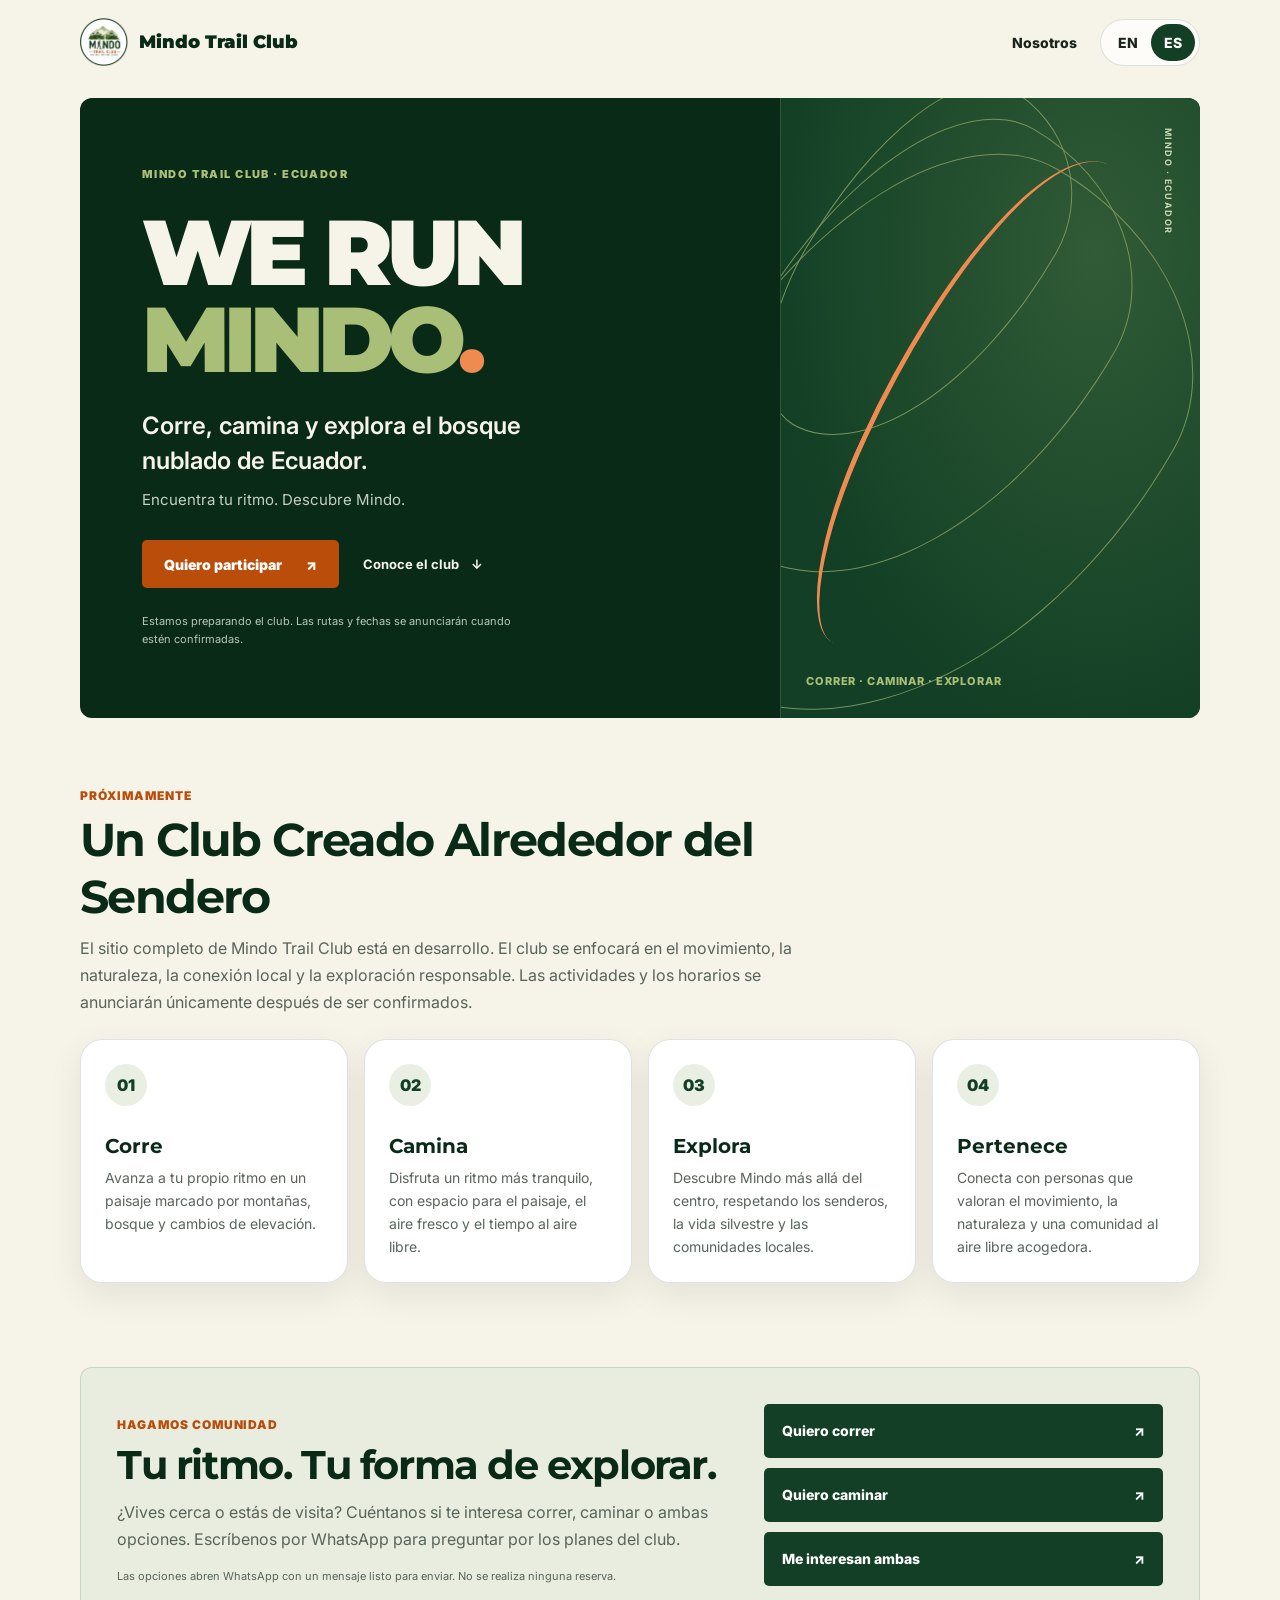
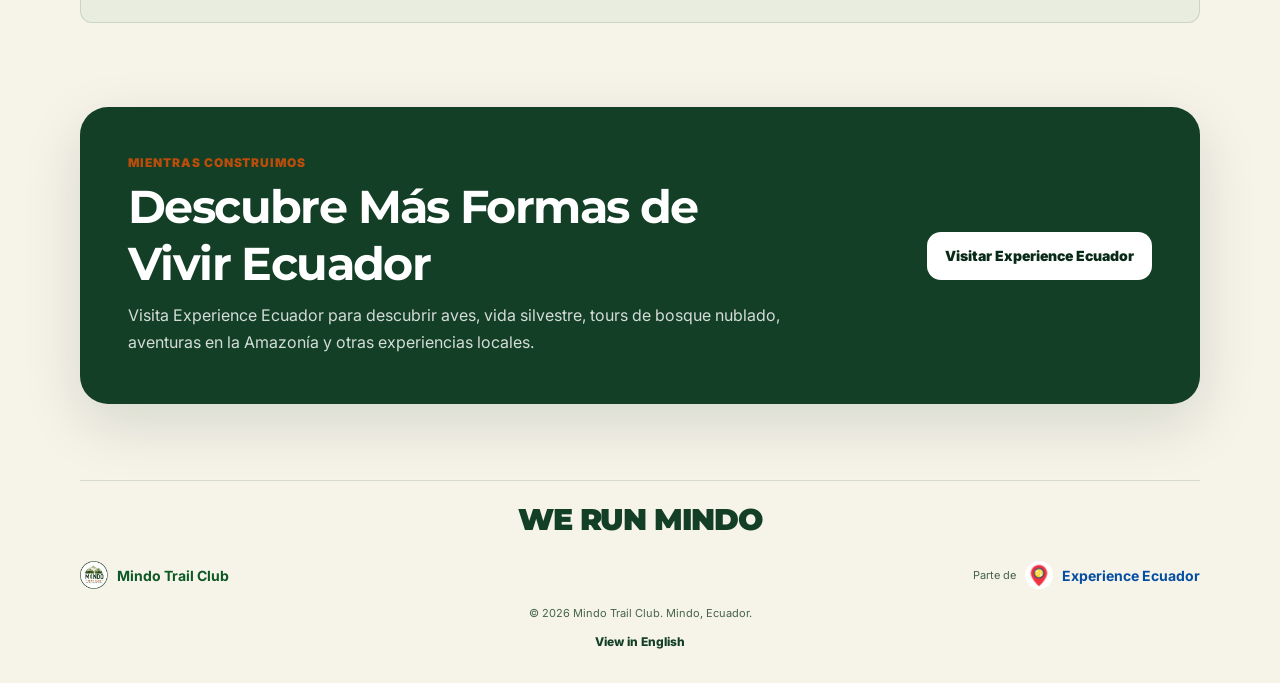
==== commit 3b1e2855: "Build campaign hero and bilingual trail interest actions" ====
--- a/es/index.html
+++ b/es/index.html
@@ -23,7 +23,7 @@
   <link rel="preconnect" href="https://fonts.googleapis.com" />
   <link rel="preconnect" href="https://fonts.gstatic.com" crossorigin />
   <link href="https://fonts.googleapis.com/css2?family=Inter:wght@400;600;700;800;900&amp;family=Montserrat:wght@700;800;900&amp;display=swap" rel="stylesheet" />
-  <link rel="stylesheet" href="/assets/css/site.css?v=20261106-1" />
+  <link rel="stylesheet" href="/assets/css/site.css?v=20261106-2" />
   <script type="application/ld+json">
   {"@context":"https://schema.org","@graph":[{"@type":"Organization","name":"Mindo Trail Club","url":"https://mindotrailclub.com/","logo":"https://mindotrailclub.com/assets/images/mindo-trail-club-logo.png"},{"@type":"WebSite","name":"Mindo Trail Club","url":"https://mindotrailclub.com/","inLanguage":["en","es"]},{"@type":"WebPage","name":"Mindo Trail Club | Corre, Camina y Explora Mindo","url":"https://mindotrailclub.com/es/","description":"Una comunidad al aire libre en crecimiento para correr, caminar y explorar los senderos del bosque nublado de Mindo, Ecuador.","inLanguage":"es"}]}
   </script>
@@ -38,20 +38,17 @@
       <div class="languageSwitch" aria-label="Selector de idioma"><a href="/" lang="en">EN</a><a href="/es/" lang="es" aria-current="page">ES</a></div>
     </nav>
   </div></header>
-  <div class="clubSloganBand"><p class="wrap" lang="en">WE RUN MINDO</p></div>
   <main id="main">
     <section class="hero"><div class="wrap"><div class="heroShell">
       <div class="heroCopy">
-        <div class="eyebrow">Mindo, Ecuador</div>
-        <h1>Mindo Trail Club</h1>
-        <p class="tagline">Corre. Camina. Explora. Pertenece.</p>
-        <p class="heroLead">Una nueva comunidad al aire libre está tomando forma en Mindo. Estamos creando un espacio acogedor para corredores, caminantes y exploradores que quieran recorrer juntos las montañas y los senderos del bosque nublado.</p>
-        <div class="heroActions">
-          <a class="btn btnPrimary" href="#about" data-analytics-event="cta_click" data-analytics-label="Conoce el club" data-analytics-location="hero">Conoce el club</a>
-          <a class="btn btnGhost" href="https://experienceecuador.com/es/explora/?ref=mindo_trail_club" data-analytics-event="outbound_partner_click" data-analytics-label="Explora Ecuador" data-analytics-location="hero">Explora Ecuador</a>
-        </div>
+        <p class="eyebrow">Mindo Trail Club · Ecuador</p>
+        <h1 lang="en">WE RUN<br><span>MINDO</span><span class="heroDot" aria-hidden="true">.</span></h1>
+        <p class="heroLead">Corre, camina y explora el bosque nublado de Ecuador.</p>
+        <p class="heroPace">Encuentra tu ritmo. Descubre Mindo.</p>
+        <div class="heroActions"><a class="btn btnPrimary" href="#interest" data-analytics-event="cta_click" data-analytics-label="Club interest" data-analytics-location="hero">Quiero participar<span aria-hidden="true"> ↗</span></a><a class="heroTextLink" href="#about">Conoce el club <span aria-hidden="true">↓</span></a></div>
+        <p class="heroNote">Estamos preparando el club. Las rutas y fechas se anunciarán cuando estén confirmadas.</p>
       </div>
-      <div class="heroMedia"><img src="/assets/images/mindo-trail-club-logo.png" alt="Mindo Trail Club — Corre, Camina, Explora, Pertenece" width="780" height="780" /></div>
+      <div class="heroMedia" aria-hidden="true"><div class="trailArt"><span class="trailContour contourOne"></span><span class="trailContour contourTwo"></span><span class="trailContour contourThree"></span><span class="trailPath"></span><span class="trailCoordinates">MINDO · ECUADOR</span><span class="trailArtLabel">Correr · Caminar · Explorar</span></div></div>
     </div></div></section>
     <section class="section" id="about"><div class="wrap">
       <div class="sectionHead"><div class="sectionKicker">Próximamente</div><h2>Un Club Creado Alrededor del Sendero</h2><p class="sectionIntro">El sitio completo de Mindo Trail Club está en desarrollo. El club se enfocará en el movimiento, la naturaleza, la conexión local y la exploración responsable. Las actividades y los horarios se anunciarán únicamente después de ser confirmados.</p></div>
@@ -62,6 +59,7 @@
         <article class="valueCard"><span class="valueNumber">04</span><div><h3>Pertenece</h3><p>Conecta con personas que valoran el movimiento, la naturaleza y una comunidad al aire libre acogedora.</p></div></article>
       </div>
     </div></section>
+    <section class="section interestSection" id="interest"><div class="wrap"><div class="interestPanel"><div><p class="sectionKicker">Hagamos comunidad</p><h2>Tu ritmo. Tu forma de explorar.</h2><p class="sectionIntro">¿Vives cerca o estás de visita? Cuéntanos si te interesa correr, caminar o ambas opciones. Escríbenos por WhatsApp para preguntar por los planes del club.</p><p class="interestNote">Las opciones abren WhatsApp con un mensaje listo para enviar. No se realiza ninguna reserva.</p></div><div class="interestOptions"><a class="interestChoice" href="https://wa.me/593969076501?text=Hola%2C%20me%20interesa%20Mindo%20Trail%20Club.%20Me%20gustar%C3%ADa%20saber%20m%C3%A1s%20sobre%20correr%20en%20Mindo.%20%C2%BFQu%C3%A9%20planes%20tienen%20para%20el%20club%3F" target="_blank" rel="noopener noreferrer" data-analytics-event="cta_click" data-analytics-label="Club interest run" data-analytics-location="interest">Quiero correr<span aria-hidden="true">↗</span></a><a class="interestChoice" href="https://wa.me/593969076501?text=Hola%2C%20me%20interesa%20Mindo%20Trail%20Club.%20Me%20gustar%C3%ADa%20saber%20m%C3%A1s%20sobre%20caminar%20en%20Mindo.%20%C2%BFQu%C3%A9%20planes%20tienen%20para%20el%20club%3F" target="_blank" rel="noopener noreferrer" data-analytics-event="cta_click" data-analytics-label="Club interest walk" data-analytics-location="interest">Quiero caminar<span aria-hidden="true">↗</span></a><a class="interestChoice" href="https://wa.me/593969076501?text=Hola%2C%20me%20interesa%20Mindo%20Trail%20Club.%20Me%20gustar%C3%ADa%20saber%20m%C3%A1s%20sobre%20correr%20y%20caminar%20en%20Mindo.%20%C2%BFQu%C3%A9%20planes%20tienen%20para%20el%20club%3F" target="_blank" rel="noopener noreferrer" data-analytics-event="cta_click" data-analytics-label="Club interest both" data-analytics-location="interest">Me interesan ambas<span aria-hidden="true">↗</span></a></div></div></div></section>
     <section class="section"><div class="wrap"><div class="launchBand">
       <div><div class="sectionKicker">Mientras construimos</div><h2>Descubre Más Formas de Vivir Ecuador</h2><p>Visita Experience Ecuador para descubrir aves, vida silvestre, tours de bosque nublado, aventuras en la Amazonía y otras experiencias locales.</p></div>
       <a class="btn" href="https://experienceecuador.com/es/explora/?ref=mindo_trail_club" data-analytics-event="outbound_partner_click" data-analytics-label="Visitar Experience Ecuador" data-analytics-location="closing_cta">Visitar Experience Ecuador</a>
--- a/assets/css/site.css
+++ b/assets/css/site.css
@@ -101,7 +101,38 @@
 
 @media (prefers-reduced-motion:reduce){html{scroll-behavior:auto}.btn{transition:none}}
 
-/* Shared club slogan: the trail orange is part of the existing brand palette. */
-.clubSloganBand{background:var(--trail);color:var(--white)}
-.clubSloganBand p{margin-block:0;padding-block:12px;text-align:center;font-family:Montserrat,Inter,sans-serif;font-size:clamp(18px,3vw,24px);font-weight:900;line-height:1.25;letter-spacing:.14em}
-.clubSloganFooter{width:fit-content;max-width:100%;margin:0 auto 26px;padding:12px 22px;border-radius:6px;background:var(--trail);color:var(--white);text-align:center;font-family:Montserrat,Inter,sans-serif;font-size:clamp(17px,2.8vw,21px);font-weight:900;line-height:1.3;letter-spacing:.12em;box-sizing:border-box}
+/* Club campaign hero: bold typography with abstract trail contours, not documentary imagery. */
+.hero{padding:14px 0 28px}
+.heroShell{grid-template-columns:1.25fr .75fr;min-height:620px;background:var(--forest-deep);border:0;border-radius:12px;color:var(--cream);box-shadow:none}
+.heroShell::before{display:none}
+.heroCopy{padding:clamp(30px,5vw,62px)}
+.eyebrow{margin:0 0 28px;padding:0;border:0;border-radius:0;background:none;color:var(--moss);font-size:11px;letter-spacing:.13em}
+h1{max-width:none;margin:0 0 26px;color:var(--cream);font-size:clamp(58px,7.2vw,102px);font-weight:900;line-height:.94;letter-spacing:-.065em}
+h1>span:not(.heroDot){color:var(--moss)}
+.heroDot{color:#ef8b50}
+.heroLead{max-width:440px;color:var(--cream);font-size:clamp(19px,2.2vw,24px);font-weight:600;line-height:1.45}
+.heroPace{margin:10px 0 0;color:#c5d0c7;font-size:15px;line-height:1.6}
+.heroActions{align-items:center;gap:24px;margin-top:28px}
+.btnPrimary{gap:24px;background:var(--trail);color:var(--white);border-radius:5px;box-shadow:none;padding:15px 22px}
+.heroTextLink{display:inline-flex;align-items:center;gap:12px;min-height:48px;color:var(--cream);font-size:13px;font-weight:700}
+.heroTextLink:hover{text-decoration:underline;text-underline-offset:5px}
+.heroTextLink:focus-visible{outline:3px solid var(--moss);outline-offset:5px}
+.heroNote{max-width:370px;margin:25px 0 0;color:#b7c7ba;font-size:11px;line-height:1.6}
+.heroMedia{padding:0;overflow:hidden;border-left:1px solid rgba(169,191,120,.2);background:#123f25}
+.trailArt{position:relative;align-self:stretch;justify-self:stretch;min-height:100%;overflow:hidden;background:radial-gradient(ellipse at 75% 25%,#315b36,transparent 75%)}
+.trailContour{position:absolute;width:440px;height:620px;border:1px solid #78935a;border-radius:45% 55% 65% 35% / 60% 30% 70% 40%;transform:rotate(30deg)}
+.contourOne{left:-80px;top:40px}.contourTwo{left:-25px;top:5px;width:330px;height:510px}.contourThree{left:30px;top:-30px;width:220px;height:400px}
+.trailPath{position:absolute;width:170px;height:550px;left:25%;top:5%;border:5px solid #ef8b50;border-top:0;border-bottom:0;border-right:0;border-radius:70% 0 0 40%;transform:rotate(25deg)}
+.trailCoordinates{position:absolute;top:30px;right:26px;color:#c5d7b3;font-size:9px;font-weight:700;letter-spacing:.16em;writing-mode:vertical-rl}
+.trailArtLabel{position:absolute;bottom:30px;left:25px;right:20px;color:var(--moss);font-size:11px;font-weight:800;letter-spacing:.08em;text-transform:uppercase}
+.interestPanel{display:grid;grid-template-columns:1.2fr .8fr;align-items:center;gap:48px;padding:36px;border:1px solid var(--line);border-radius:12px;background:#e8eddf}
+.interestPanel h2{font-size:clamp(28px,3.5vw,40px)}
+.interestNote{margin:14px 0 0;font-size:11px;line-height:1.65;color:var(--muted)}
+.interestOptions{display:grid;gap:10px}
+.interestChoice{display:flex;justify-content:space-between;align-items:center;gap:16px;min-height:54px;padding:15px 18px;background:var(--forest);color:white;border-radius:5px;font-size:14px;font-weight:800}
+.interestChoice:hover{background:var(--forest-deep)}
+.interestChoice:focus-visible{outline:3px solid var(--trail);outline-offset:3px}
+.clubSloganFooter{margin:0 0 25px;color:var(--forest);font-family:Montserrat,Inter,sans-serif;font-size:clamp(20px,3vw,30px);font-weight:900;line-height:1.1;letter-spacing:-.04em;text-align:center}
+.section{scroll-margin-top:20px}
+@media(max-width:850px){.heroShell{grid-template-columns:1fr;min-height:0}.heroCopy{align-items:flex-start;text-align:left;padding:36px}.heroMedia{display:none}.heroLead{max-width:550px}h1{font-size:clamp(64px,11vw,96px)}.interestPanel{gap:24px;grid-template-columns:1fr}}
+@media(max-width:560px){.hero{padding-top:8px}.heroCopy{padding:34px 24px}.eyebrow{font-size:10px;margin-bottom:26px}h1{font-size:clamp(55px,16vw,82px)}.heroActions{flex-direction:row;width:auto;gap:18px}.heroActions .btn{width:auto}.heroTextLink{font-size:12px}.heroNote{font-size:11px}.interestPanel{padding:25px 22px}.section{padding:30px 0}}
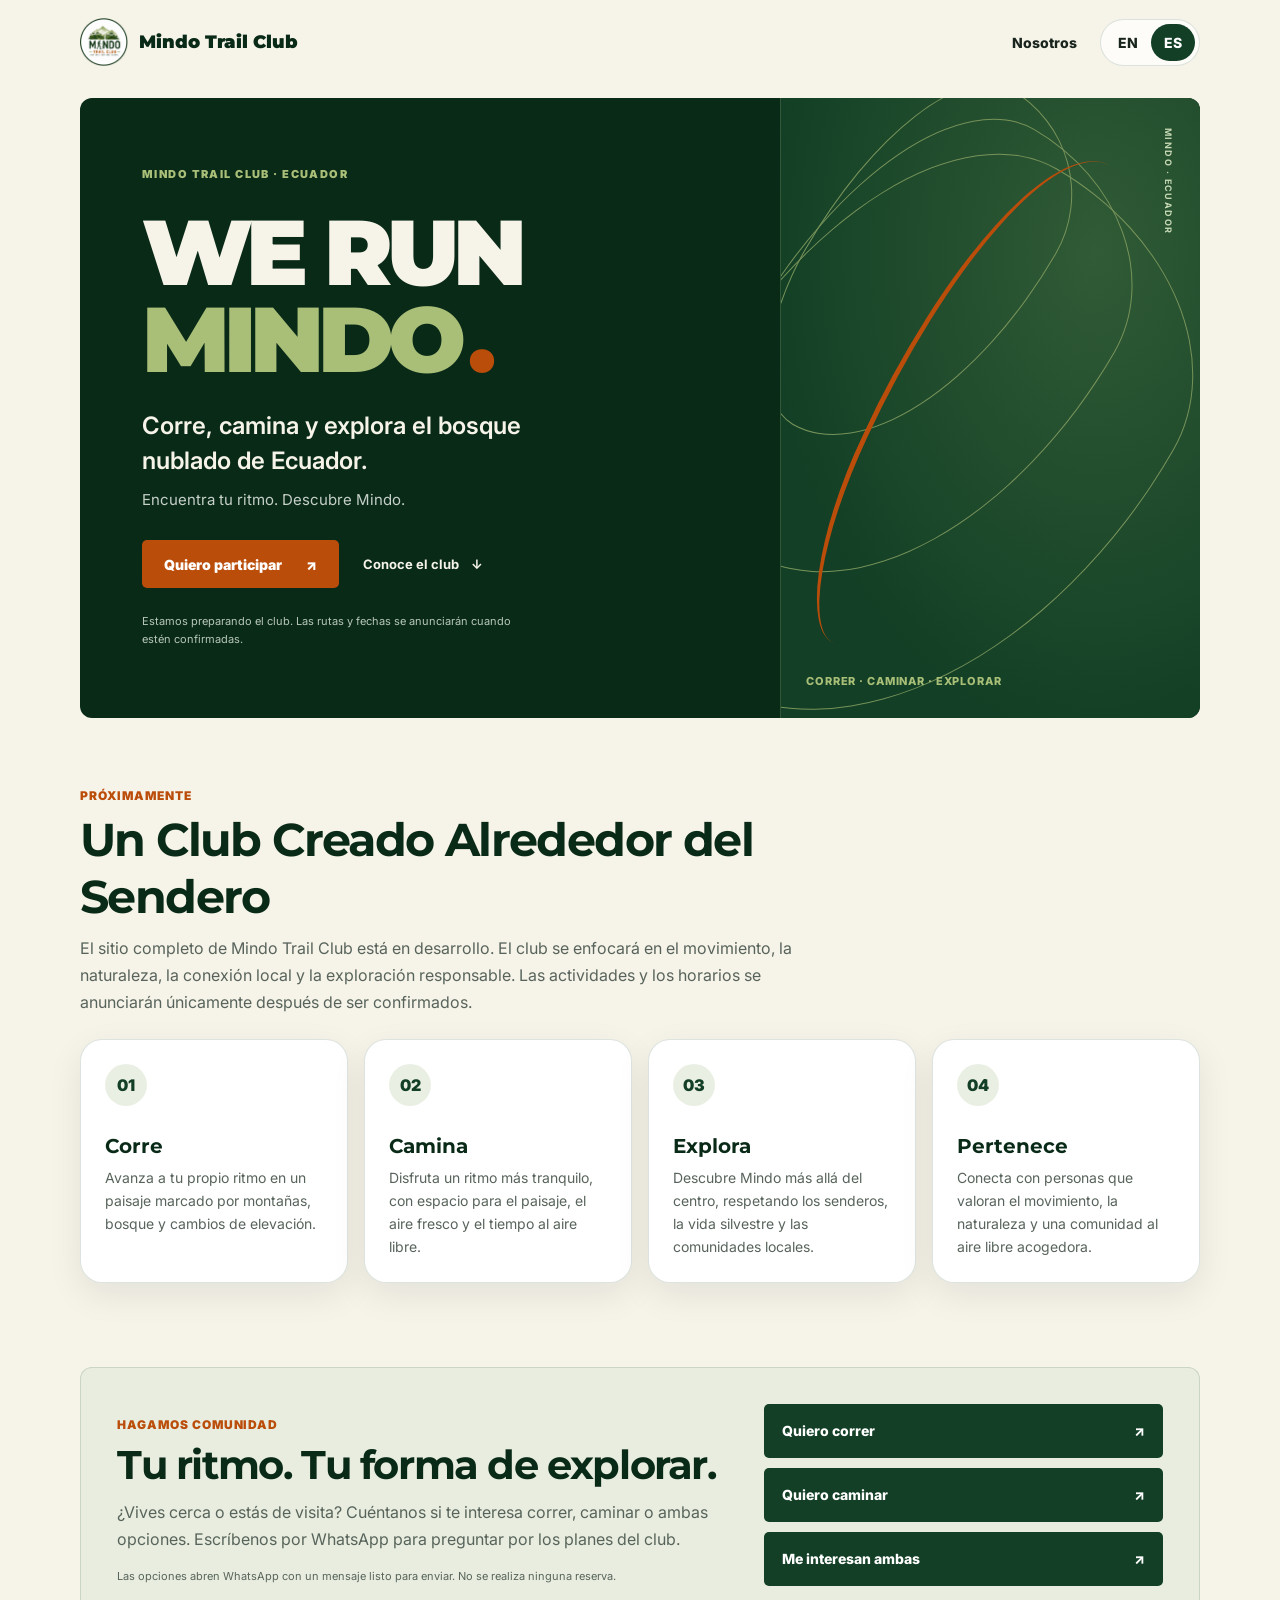
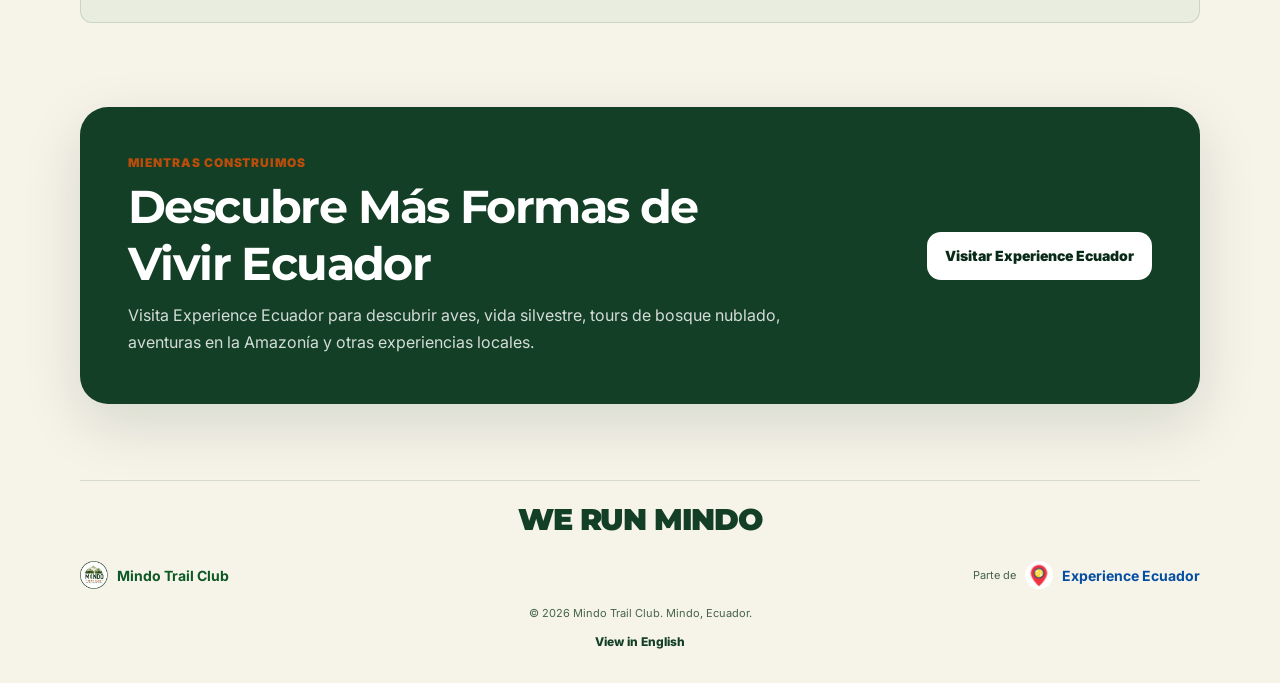
==== commit 5508adde: "Unify trail orange and improve slogan punctuation spacing" ====
--- a/es/index.html
+++ b/es/index.html
@@ -23,7 +23,7 @@
   <link rel="preconnect" href="https://fonts.googleapis.com" />
   <link rel="preconnect" href="https://fonts.gstatic.com" crossorigin />
   <link href="https://fonts.googleapis.com/css2?family=Inter:wght@400;600;700;800;900&amp;family=Montserrat:wght@700;800;900&amp;display=swap" rel="stylesheet" />
-  <link rel="stylesheet" href="/assets/css/site.css?v=20261106-2" />
+  <link rel="stylesheet" href="/assets/css/site.css?v=20261106-3" />
   <script type="application/ld+json">
   {"@context":"https://schema.org","@graph":[{"@type":"Organization","name":"Mindo Trail Club","url":"https://mindotrailclub.com/","logo":"https://mindotrailclub.com/assets/images/mindo-trail-club-logo.png"},{"@type":"WebSite","name":"Mindo Trail Club","url":"https://mindotrailclub.com/","inLanguage":["en","es"]},{"@type":"WebPage","name":"Mindo Trail Club | Corre, Camina y Explora Mindo","url":"https://mindotrailclub.com/es/","description":"Una comunidad al aire libre en crecimiento para correr, caminar y explorar los senderos del bosque nublado de Mindo, Ecuador.","inLanguage":"es"}]}
   </script>
--- a/assets/css/site.css
+++ b/assets/css/site.css
@@ -109,7 +109,7 @@
 .eyebrow{margin:0 0 28px;padding:0;border:0;border-radius:0;background:none;color:var(--moss);font-size:11px;letter-spacing:.13em}
 h1{max-width:none;margin:0 0 26px;color:var(--cream);font-size:clamp(58px,7.2vw,102px);font-weight:900;line-height:.94;letter-spacing:-.065em}
 h1>span:not(.heroDot){color:var(--moss)}
-.heroDot{color:#ef8b50}
+.heroDot{display:inline-block;margin-left:.09em;color:var(--trail);letter-spacing:0}
 .heroLead{max-width:440px;color:var(--cream);font-size:clamp(19px,2.2vw,24px);font-weight:600;line-height:1.45}
 .heroPace{margin:10px 0 0;color:#c5d0c7;font-size:15px;line-height:1.6}
 .heroActions{align-items:center;gap:24px;margin-top:28px}
@@ -122,7 +122,7 @@
 .trailArt{position:relative;align-self:stretch;justify-self:stretch;min-height:100%;overflow:hidden;background:radial-gradient(ellipse at 75% 25%,#315b36,transparent 75%)}
 .trailContour{position:absolute;width:440px;height:620px;border:1px solid #78935a;border-radius:45% 55% 65% 35% / 60% 30% 70% 40%;transform:rotate(30deg)}
 .contourOne{left:-80px;top:40px}.contourTwo{left:-25px;top:5px;width:330px;height:510px}.contourThree{left:30px;top:-30px;width:220px;height:400px}
-.trailPath{position:absolute;width:170px;height:550px;left:25%;top:5%;border:5px solid #ef8b50;border-top:0;border-bottom:0;border-right:0;border-radius:70% 0 0 40%;transform:rotate(25deg)}
+.trailPath{position:absolute;width:170px;height:550px;left:25%;top:5%;border:5px solid var(--trail);border-top:0;border-bottom:0;border-right:0;border-radius:70% 0 0 40%;transform:rotate(25deg)}
 .trailCoordinates{position:absolute;top:30px;right:26px;color:#c5d7b3;font-size:9px;font-weight:700;letter-spacing:.16em;writing-mode:vertical-rl}
 .trailArtLabel{position:absolute;bottom:30px;left:25px;right:20px;color:var(--moss);font-size:11px;font-weight:800;letter-spacing:.08em;text-transform:uppercase}
 .interestPanel{display:grid;grid-template-columns:1.2fr .8fr;align-items:center;gap:48px;padding:36px;border:1px solid var(--line);border-radius:12px;background:#e8eddf}
